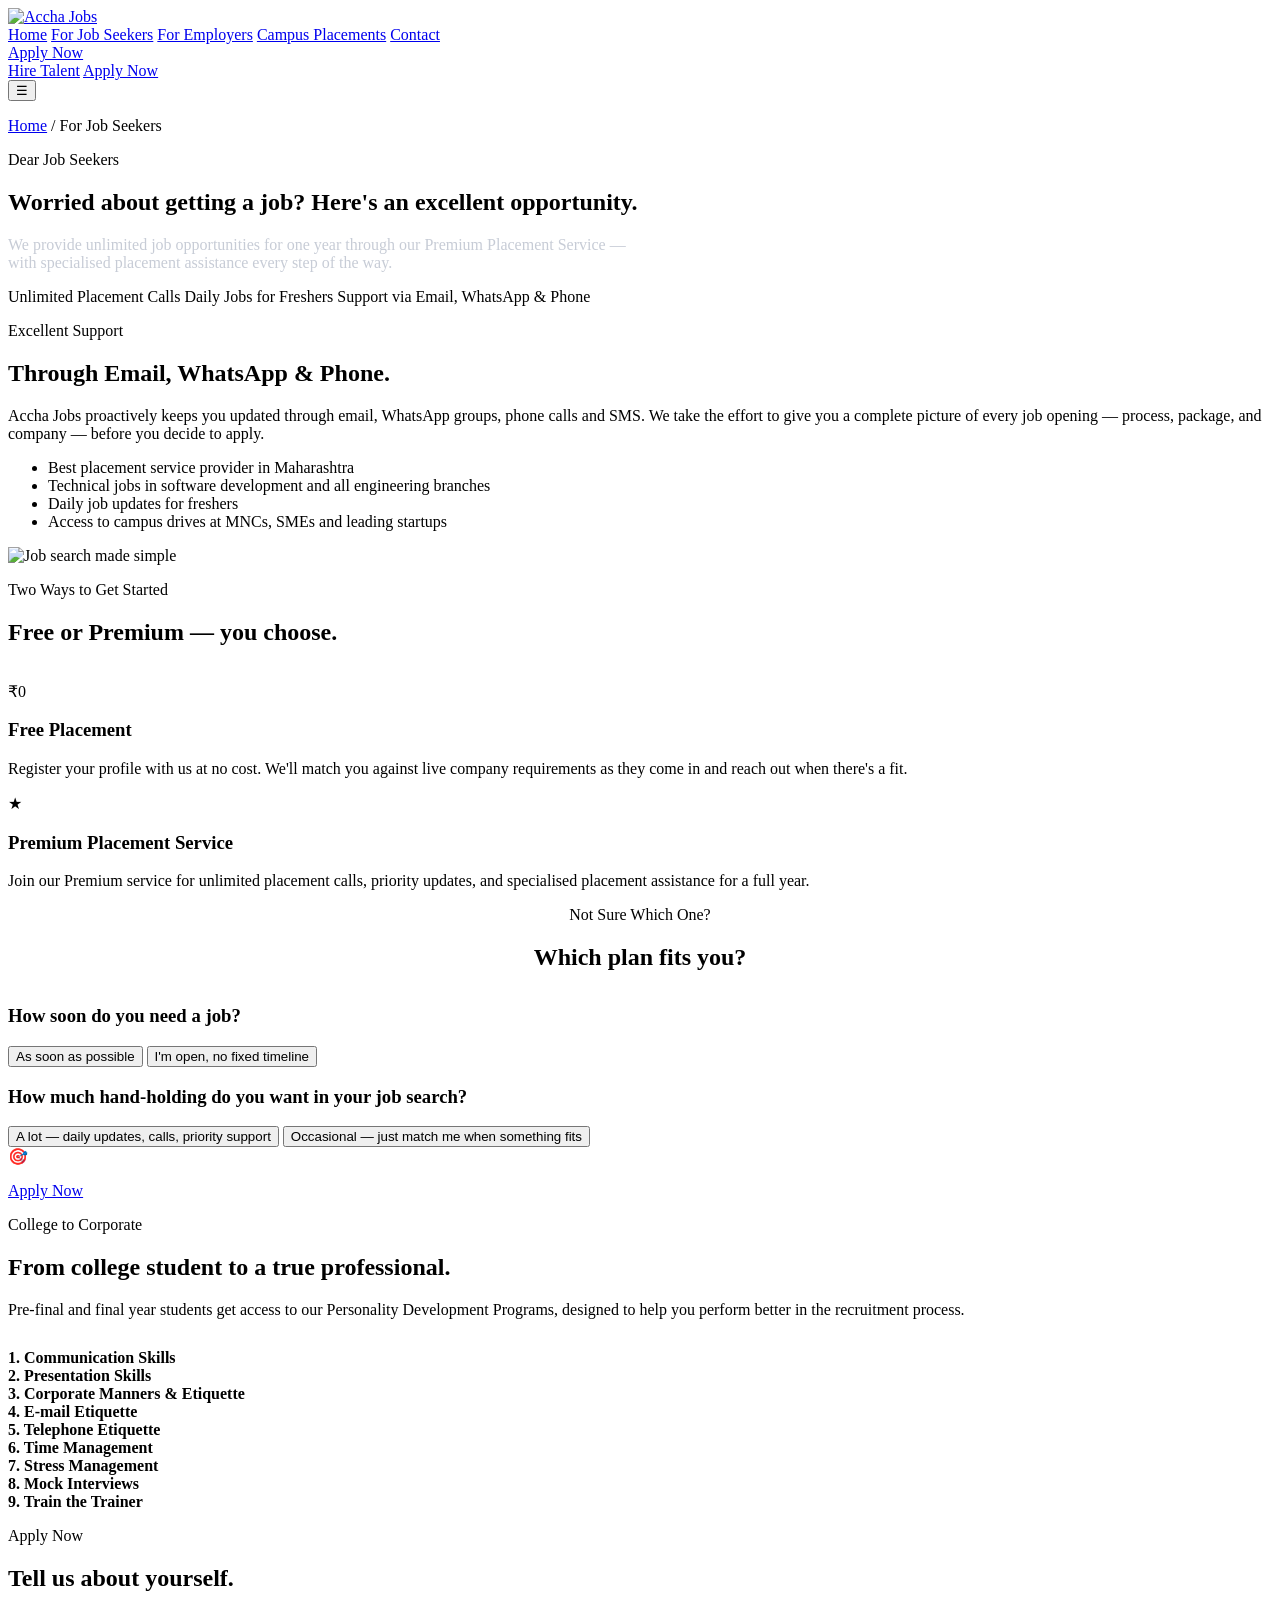
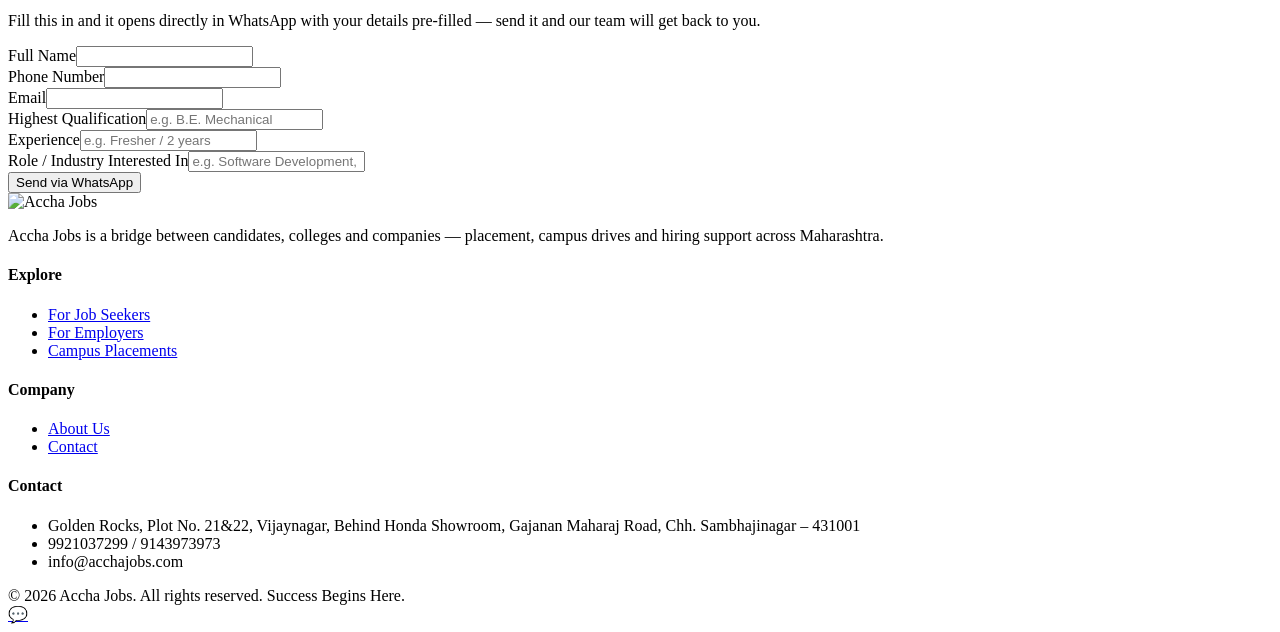
==== for-job-seekers.html @ 744367df "Add files via upload" ====
<!DOCTYPE html>
<html lang="en">
<head>
<meta charset="UTF-8">
<meta name="viewport" content="width=device-width, initial-scale=1.0">
<title>For Job Seekers — Accha Jobs</title>
<meta name="description" content="Free and premium placement support for job seekers — daily job updates, unlimited placement calls, and support through email, WhatsApp and phone.">
<link rel="icon" href="assets/img/logo.png">
<link rel="preconnect" href="https://fonts.googleapis.com">
<link href="https://fonts.googleapis.com/css2?family=Rubik:wght@500;600;700;800&family=IBM+Plex+Sans:wght@400;500;600&display=swap" rel="stylesheet">
<link rel="stylesheet" href="assets/css/style.css">
</head>
<body>

<header class="site-header">
  <div class="container nav">
    <a href="index.html" class="brand"><img src="assets/img/logo.png" alt="Accha Jobs"></a>
    <nav class="nav-links">
      <a href="index.html">Home</a>
      <a href="for-job-seekers.html" class="active">For Job Seekers</a>
      <a href="for-employers.html">For Employers</a>
      <a href="campus-placements.html">Campus Placements</a>
      <a href="contact.html">Contact</a>
      <div class="nav-cta-mobile">
        <a href="#apply" class="btn btn--primary btn--block">Apply Now</a>
      </div>
    </nav>
    <div class="nav-cta">
      <a href="for-employers.html" class="btn btn--dark-outline">Hire Talent</a>
      <a href="#apply" class="btn btn--primary">Apply Now</a>
    </div>
    <button class="nav-toggle" aria-label="Menu">☰</button>
  </div>
</header>

<section class="page-hero">
  <div class="container">
    <p class="breadcrumb"><a href="index.html">Home</a> / For Job Seekers</p>
    <p class="kicker">Dear Job Seekers</p>
    <h1 class="h2" style="max-width:760px;">Worried about getting a job? Here's an excellent opportunity.</h1>
    <p class="lead" style="color:#C7CCD6;max-width:640px;">We provide unlimited job opportunities for one year through our Premium Placement Service — with specialised placement assistance every step of the way.</p>
    <div class="badge-row">
      <span class="badge">Unlimited Placement Calls</span>
      <span class="badge">Daily Jobs for Freshers</span>
      <span class="badge">Support via Email, WhatsApp &amp; Phone</span>
    </div>
  </div>
</section>

<section class="section">
  <div class="container split">
    <div>
      <p class="kicker">Excellent Support</p>
      <h2 class="h2">Through Email, WhatsApp &amp; Phone.</h2>
      <p class="lead">Accha Jobs proactively keeps you updated through email, WhatsApp groups, phone calls and SMS. We take the effort to give you a complete picture of every job opening — process, package, and company — before you decide to apply.</p>
      <ul class="check-list">
        <li>Best placement service provider in Maharashtra</li>
        <li>Technical jobs in software development and all engineering branches</li>
        <li>Daily job updates for freshers</li>
        <li>Access to campus drives at MNCs, SMEs and leading startups</li>
      </ul>
    </div>
    <div class="split-photo">
      <img src="assets/img/job-search.jpg" alt="Job search made simple">
    </div>
  </div>
</section>

<section class="section section--alt">
  <div class="container">
    <p class="kicker">Two Ways to Get Started</p>
    <h2 class="h2" style="margin-bottom:36px;">Free or Premium — you choose.</h2>
    <div class="grid grid--2">
      <div class="card">
        <div class="icon-badge">₹0</div>
        <h3 class="h3">Free Placement</h3>
        <p>Register your profile with us at no cost. We'll match you against live company requirements as they come in and reach out when there's a fit.</p>
      </div>
      <div class="card">
        <div class="icon-badge">★</div>
        <h3 class="h3">Premium Placement Service</h3>
        <p>Join our Premium service for unlimited placement calls, priority updates, and specialised placement assistance for a full year.</p>
      </div>
    </div>
  </div>
</section>

<section class="section">
  <div class="container">
    <p class="kicker" style="text-align:center;display:block;">Not Sure Which One?</p>
    <h2 class="h2" style="text-align:center;margin-bottom:34px;">Which plan fits you?</h2>
    <div class="quiz">
      <div class="quiz-progress"><div class="quiz-progress-fill"></div></div>
      <div class="quiz-steps">
        <div class="quiz-step active" data-q="urgency">
          <h3>How soon do you need a job?</h3>
          <div class="quiz-options">
            <button type="button" class="quiz-option" data-value="asap">As soon as possible</button>
            <button type="button" class="quiz-option" data-value="flexible">I'm open, no fixed timeline</button>
          </div>
        </div>
        <div class="quiz-step" data-q="support">
          <h3>How much hand-holding do you want in your job search?</h3>
          <div class="quiz-options">
            <button type="button" class="quiz-option" data-value="lots">A lot — daily updates, calls, priority support</button>
            <button type="button" class="quiz-option" data-value="some">Occasional — just match me when something fits</button>
          </div>
        </div>
      </div>
      <div class="quiz-result">
        <div class="quiz-result-icon">🎯</div>
        <div class="quiz-result-title"></div>
        <p class="quiz-result-body"></p>
        <a href="#apply" class="btn btn--primary">Apply Now</a>
      </div>
    </div>
  </div>
</section>

<section class="section section--alt">
  <div class="container">
    <p class="kicker">College to Corporate</p>
    <h2 class="h2">From college student to a true professional.</h2>
    <p class="lead">Pre-final and final year students get access to our Personality Development Programs, designed to help you perform better in the recruitment process.</p>
    <div class="grid grid--3" style="margin-top:30px;">
      <div class="card"><p style="margin:0;font-weight:600;">1. Communication Skills</p></div>
      <div class="card"><p style="margin:0;font-weight:600;">2. Presentation Skills</p></div>
      <div class="card"><p style="margin:0;font-weight:600;">3. Corporate Manners &amp; Etiquette</p></div>
      <div class="card"><p style="margin:0;font-weight:600;">4. E-mail Etiquette</p></div>
      <div class="card"><p style="margin:0;font-weight:600;">5. Telephone Etiquette</p></div>
      <div class="card"><p style="margin:0;font-weight:600;">6. Time Management</p></div>
      <div class="card"><p style="margin:0;font-weight:600;">7. Stress Management</p></div>
      <div class="card"><p style="margin:0;font-weight:600;">8. Mock Interviews</p></div>
      <div class="card"><p style="margin:0;font-weight:600;">9. Train the Trainer</p></div>
    </div>
  </div>
</section>

<section class="section section--dark" id="apply">
  <div class="container split">
    <div>
      <p class="kicker">Apply Now</p>
      <h2 class="h2">Tell us about yourself.</h2>
      <p class="lead">Fill this in and it opens directly in WhatsApp with your details pre-filled — send it and our team will get back to you.</p>
    </div>
    <div class="form-card">
      <form data-whatsapp="919921037299">
        <div class="form-row">
          <div class="field"><label>Full Name</label><input type="text" name="Name" required></div>
          <div class="field"><label>Phone Number</label><input type="tel" name="Phone" required></div>
        </div>
        <div class="field"><label>Email</label><input type="email" name="Email"></div>
        <div class="form-row">
          <div class="field"><label>Highest Qualification</label><input type="text" name="Qualification" placeholder="e.g. B.E. Mechanical"></div>
          <div class="field"><label>Experience</label><input type="text" name="Experience" placeholder="e.g. Fresher / 2 years"></div>
        </div>
        <div class="field"><label>Role / Industry Interested In</label><input type="text" name="Interest" placeholder="e.g. Software Development, Banking"></div>
        <button type="submit" class="btn btn--primary btn--block">Send via WhatsApp</button>
      </form>
    </div>
  </div>
</section>

<footer class="site-footer">
  <div class="container">
    <div class="footer-grid">
      <div class="footer-brand">
        <img src="assets/img/logo.png" alt="Accha Jobs">
        <p>Accha Jobs is a bridge between candidates, colleges and companies — placement, campus drives and hiring support across Maharashtra.</p>
      </div>
      <div>
        <h4>Explore</h4>
        <ul>
          <li><a href="for-job-seekers.html">For Job Seekers</a></li>
          <li><a href="for-employers.html">For Employers</a></li>
          <li><a href="campus-placements.html">Campus Placements</a></li>
        </ul>
      </div>
      <div>
        <h4>Company</h4>
        <ul>
          <li><a href="index.html">About Us</a></li>
          <li><a href="contact.html">Contact</a></li>
        </ul>
      </div>
      <div>
        <h4>Contact</h4>
        <ul>
          <li>Golden Rocks, Plot No. 21&amp;22, Vijaynagar, Behind Honda Showroom, Gajanan Maharaj Road, Chh. Sambhajinagar – 431001</li>
          <li>9921037299 / 9143973973</li>
          <li>info@acchajobs.com</li>
        </ul>
      </div>
    </div>
    <div class="footer-bottom">
      <span>© 2026 Accha Jobs. All rights reserved.</span>
      <span>Success Begins Here.</span>
    </div>
  </div>
</footer>

<a class="wa-float" href="https://wa.me/919921037299" target="_blank" aria-label="Chat on WhatsApp">💬</a>
<script src="assets/js/main.js"></script>
</body>
</html>
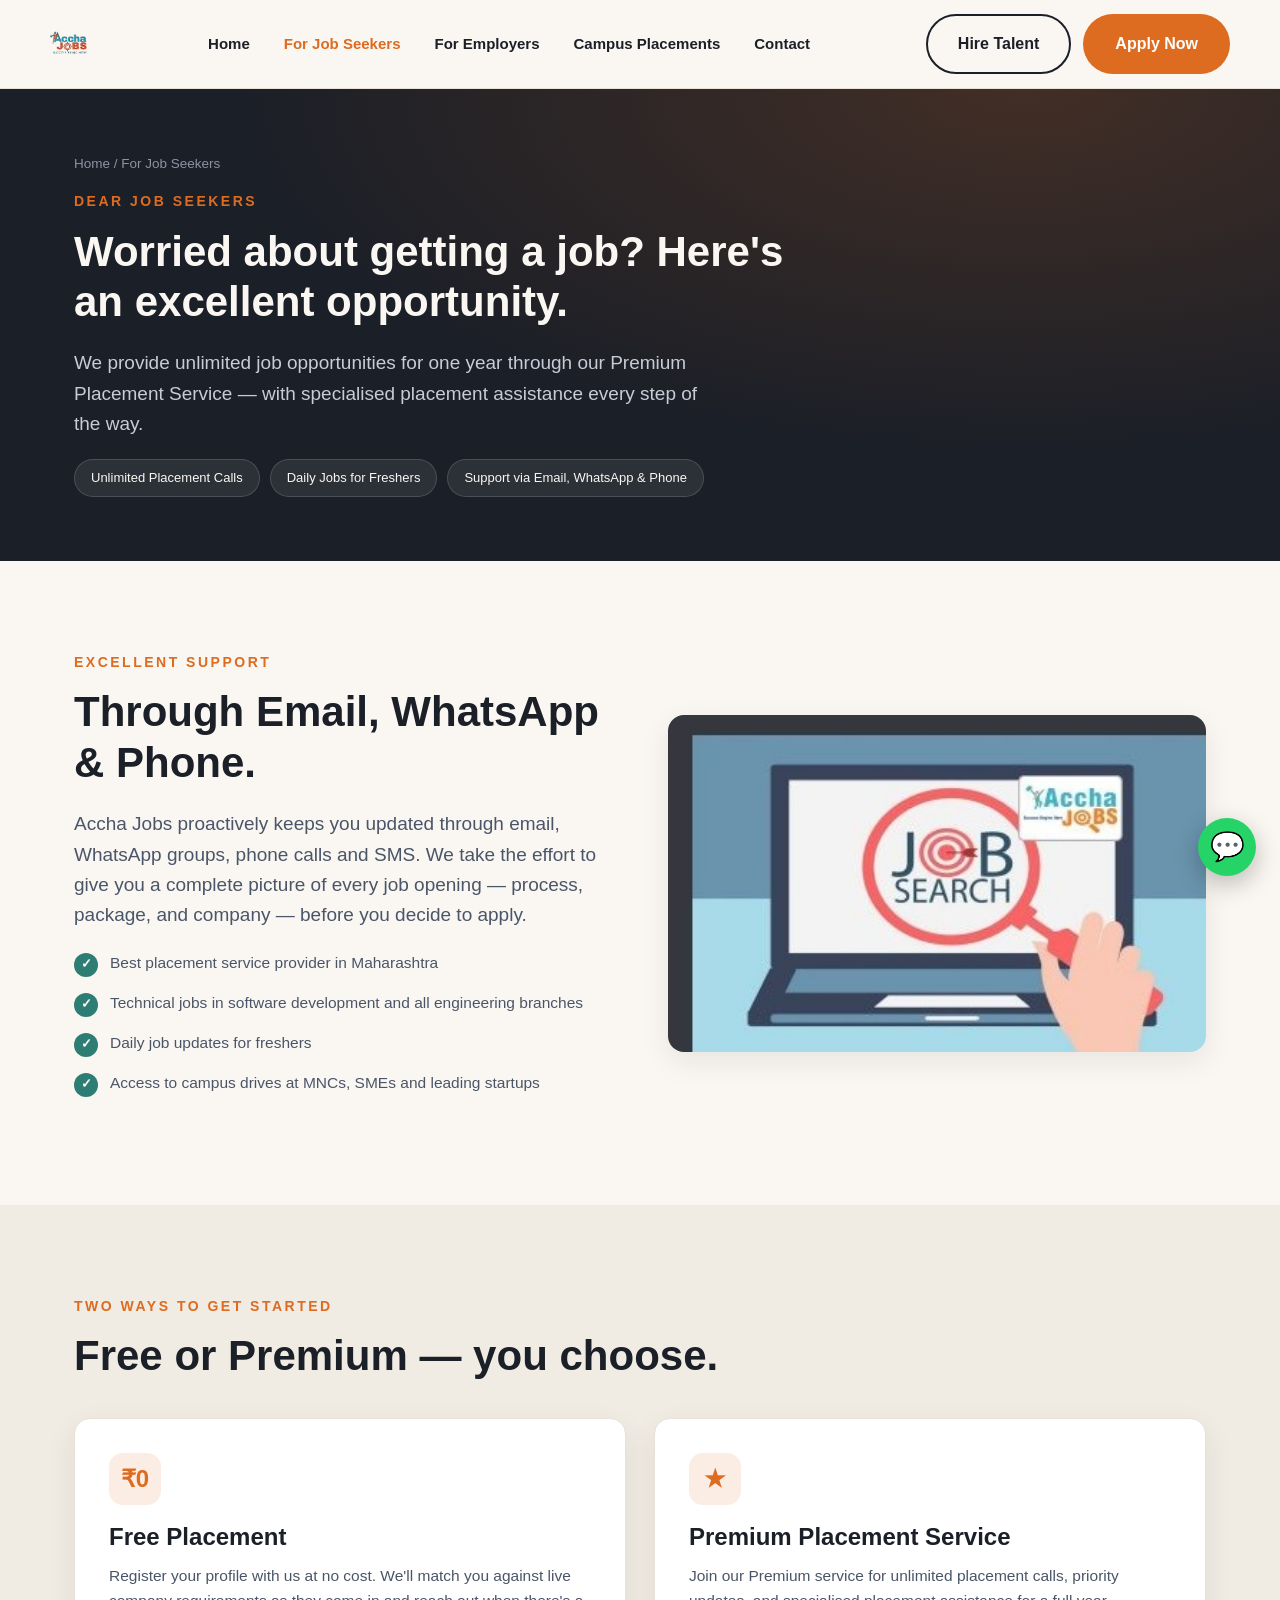
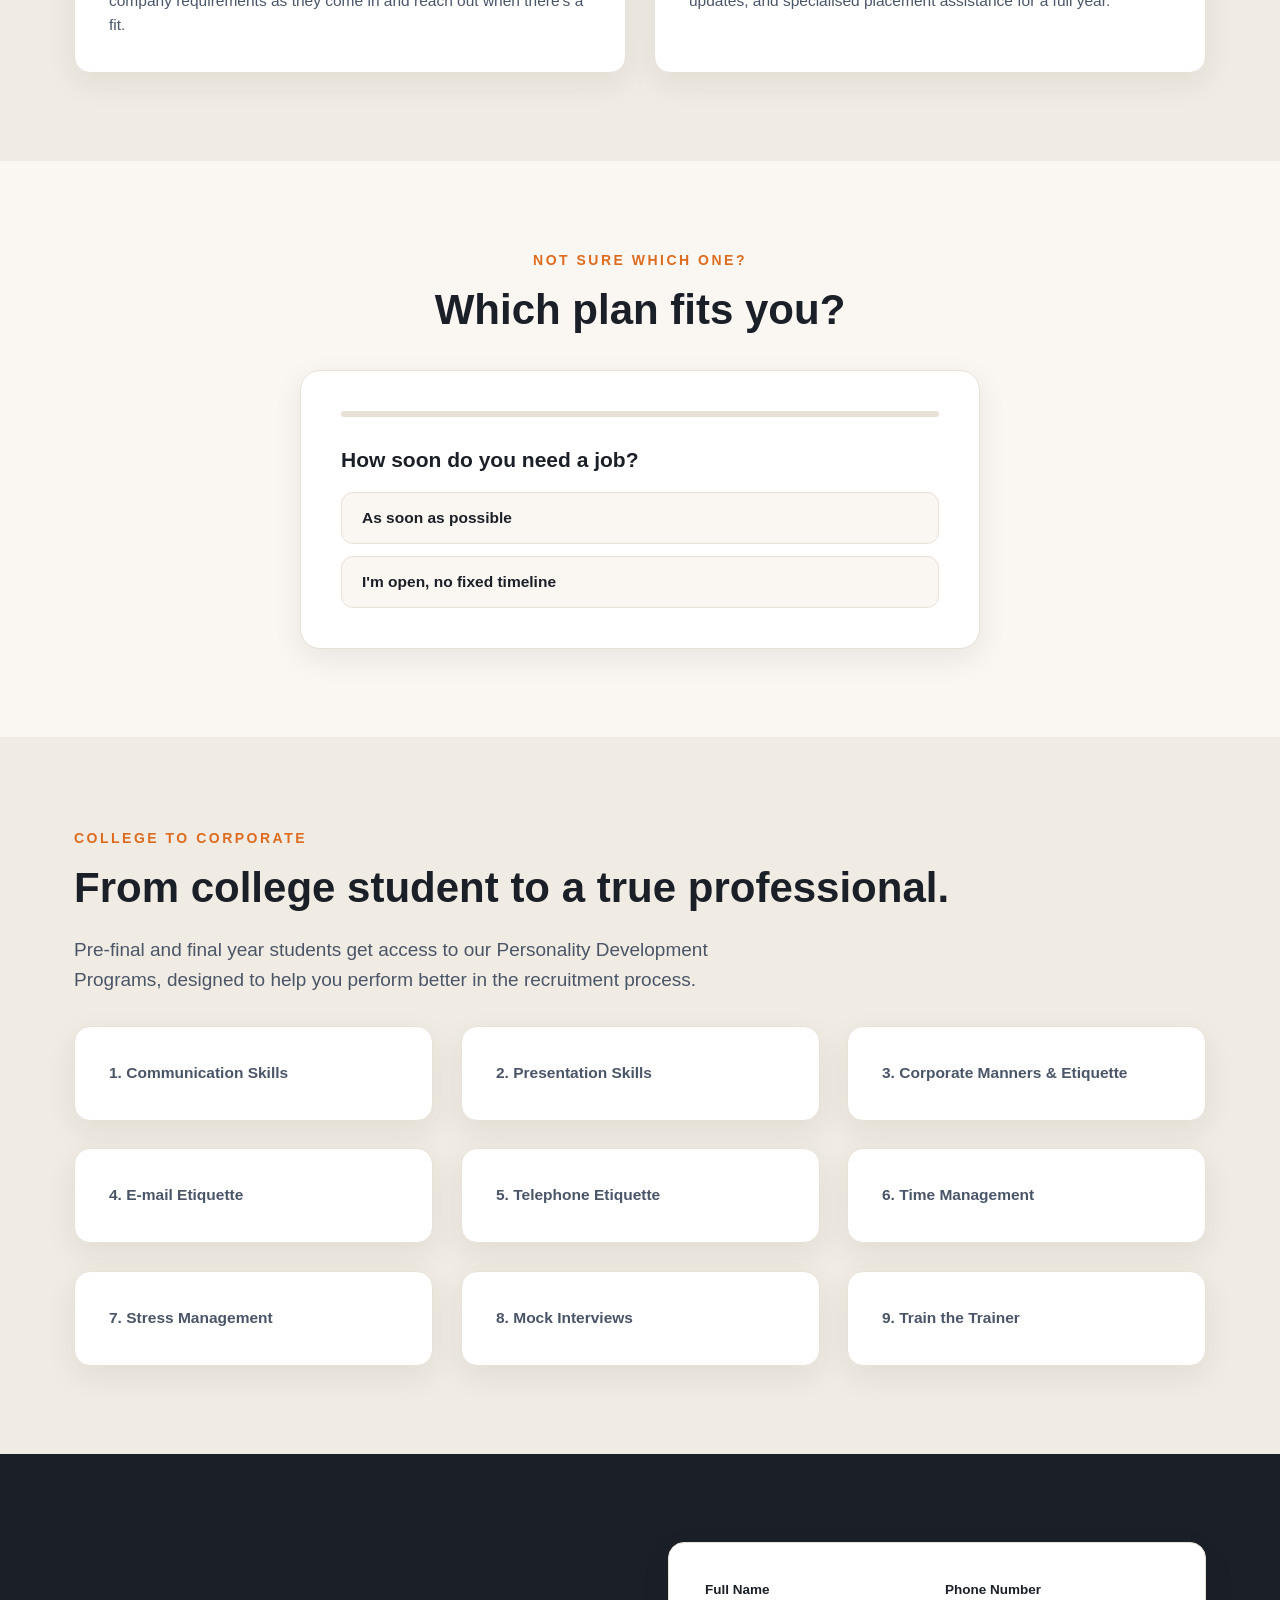
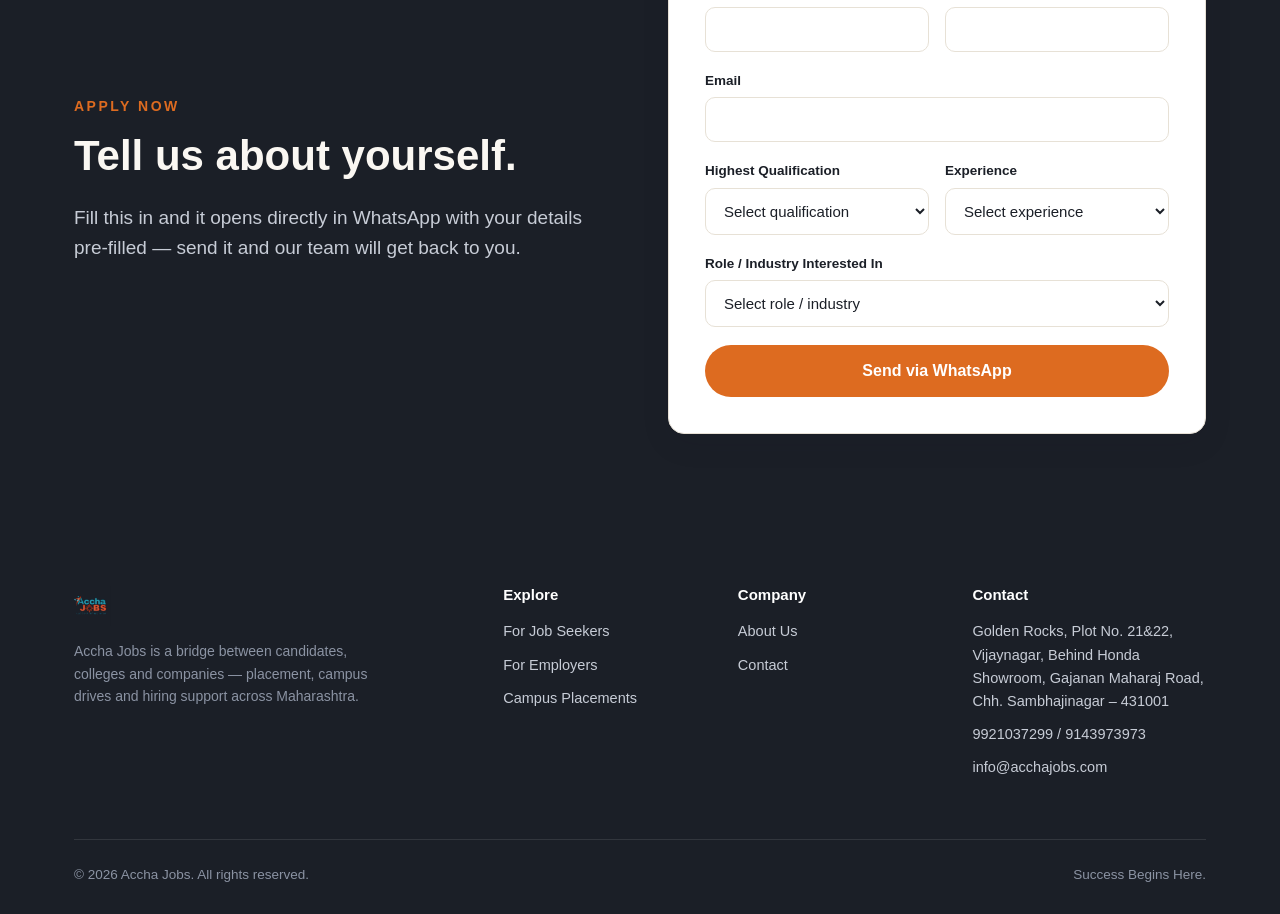
==== commit 6e42d0f9: "gimini" ====
--- a/for-job-seekers.html
+++ b/for-job-seekers.html
@@ -151,10 +151,49 @@
         </div>
         <div class="field"><label>Email</label><input type="email" name="Email"></div>
         <div class="form-row">
-          <div class="field"><label>Highest Qualification</label><input type="text" name="Qualification" placeholder="e.g. B.E. Mechanical"></div>
-          <div class="field"><label>Experience</label><input type="text" name="Experience" placeholder="e.g. Fresher / 2 years"></div>
-        </div>
-        <div class="field"><label>Role / Industry Interested In</label><input type="text" name="Interest" placeholder="e.g. Software Development, Banking"></div>
+          <div class="field">
+            <label>Highest Qualification</label>
+            <select name="Qualification" required>
+              <option value="">Select qualification</option>
+              <option>10th / SSC</option>
+              <option>12th / HSC</option>
+              <option>ITI</option>
+              <option>Diploma</option>
+              <option>Graduate (B.A / B.Com / B.Sc)</option>
+              <option>B.E. / B.Tech</option>
+              <option>MBA</option>
+              <option>M.E. / M.Tech</option>
+              <option>Other Postgraduate</option>
+              <option>Other</option>
+            </select>
+          </div>
+          <div class="field">
+            <label>Experience</label>
+            <select name="Experience" required>
+              <option value="">Select experience</option>
+              <option>Fresher</option>
+              <option>Less than 1 year</option>
+              <option>1 – 2 years</option>
+              <option>2 – 5 years</option>
+              <option>5 – 10 years</option>
+              <option>10+ years</option>
+            </select>
+          </div>
+        </div>
+        <div class="field">
+          <label>Role / Industry Interested In</label>
+          <select name="Interest" required>
+            <option value="">Select role / industry</option>
+            <option>Software Development / IT</option>
+            <option>Banking &amp; NBFC</option>
+            <option>Corporate &amp; Technical Support</option>
+            <option>Industrial &amp; Manufacturing</option>
+            <option>Institutional &amp; Government</option>
+            <option>Retail &amp; Sales</option>
+            <option>Work From Home Roles</option>
+            <option>Other</option>
+          </select>
+        </div>
         <button type="submit" class="btn btn--primary btn--block">Send via WhatsApp</button>
       </form>
     </div>
--- a/assets/css/style.css
+++ b/assets/css/style.css
@@ -0,0 +1,403 @@
+:root{
+  --dark:#1B1F27;
+  --dark-soft:#2A2F3A;
+  --light:#FAF7F2;
+  --white:#FFFFFF;
+  --orange:#DD6B20;
+  --orange-dark:#C25A16;
+  --teal:#2E7D74;
+  --teal-dark:#256963;
+  --gray:#4A5568;
+  --gray-light:#8B93A3;
+  --border:#E7E1D6;
+  --radius:16px;
+  --shadow:0 10px 30px rgba(27,31,39,0.08);
+  --shadow-lg:0 20px 50px rgba(27,31,39,0.16);
+}
+
+*{box-sizing:border-box;}
+html{scroll-behavior:smooth;}
+body{
+  margin:0;
+  font-family:'IBM Plex Sans', Arial, sans-serif;
+  color:var(--dark);
+  background:var(--light);
+  line-height:1.6;
+}
+h1,h2,h3,h4{
+  font-family:'Rubik', Arial, sans-serif;
+  margin:0 0 .5em;
+  line-height:1.2;
+}
+p{margin:0 0 1em;}
+a{color:inherit;text-decoration:none;}
+img{max-width:100%;display:block;}
+.container{max-width:1180px;margin:0 auto;padding:0 24px;}
+.section{padding:88px 0;}
+.section--tight{padding:56px 0;}
+.section--dark{background:var(--dark);color:var(--light);}
+.section--alt{background:#F1ECE3;}
+
+.kicker{
+  display:inline-block;
+  font-size:14px;
+  font-weight:600;
+  letter-spacing:2.5px;
+  text-transform:uppercase;
+  color:var(--orange);
+  margin-bottom:14px;
+}
+.section--dark .kicker{color:var(--orange);}
+
+.h2{font-size:clamp(28px,4vw,42px);font-weight:700;}
+.h3{font-size:24px;font-weight:600;}
+.lead{font-size:19px;color:var(--gray);max-width:640px;}
+.section--dark .lead{color:#C7CCD6;}
+
+/* Buttons */
+.btn{
+  display:inline-flex;align-items:center;justify-content:center;gap:8px;
+  padding:15px 30px;border-radius:100px;font-weight:600;font-size:16px;
+  cursor:pointer;border:2px solid transparent;transition:all .2s ease;
+  white-space:nowrap;
+}
+.btn--primary{background:var(--orange);color:#fff;}
+.btn--primary:hover{background:var(--orange-dark);transform:translateY(-2px);}
+.btn--outline{border-color:var(--white);color:var(--white);}
+.btn--outline:hover{background:var(--white);color:var(--dark);}
+.btn--dark-outline{border-color:var(--dark);color:var(--dark);}
+.btn--dark-outline:hover{background:var(--dark);color:#fff;}
+.btn--teal{background:var(--teal);color:#fff;}
+.btn--teal:hover{background:var(--teal-dark);}
+.btn--block{width:100%;}
+.btn-row{display:flex;gap:16px;flex-wrap:wrap;}
+
+/* Header */
+.site-header{
+  position:sticky;top:0;z-index:100;
+  background:rgba(250,247,242,0.92);
+  backdrop-filter:blur(10px);
+  border-bottom:1px solid var(--border);
+}
+.nav{display:flex;align-items:center;justify-content:space-between;padding:14px 0;}
+.brand{display:flex;align-items:center;gap:10px;}
+.brand img{height:46px;width:auto;}
+.nav-links{display:flex;align-items:center;gap:34px;}
+.nav-links a{font-weight:600;font-size:15px;color:var(--dark);position:relative;padding:6px 0;}
+.nav-links a:hover, .nav-links a.active{color:var(--orange);}
+.nav-cta{display:flex;gap:12px;align-items:center;}
+.nav-toggle{display:none;background:none;border:none;font-size:26px;cursor:pointer;color:var(--dark);}
+.nav-cta-mobile{display:none;}
+
+@media (max-width:900px){
+  .nav-links{
+    position:fixed;top:74px;left:0;right:0;bottom:0;
+    background:var(--light);flex-direction:column;align-items:flex-start;
+    padding:30px 24px;gap:22px;transform:translateX(100%);
+    transition:transform .25s ease;overflow-y:auto;
+  }
+  .nav-links.open{transform:translateX(0);}
+  .nav-links a{font-size:20px;}
+  .nav-cta{display:none;}
+  .nav-links .nav-cta-mobile{display:flex;flex-direction:column;gap:12px;width:100%;margin-top:12px;}
+  .nav-toggle{display:block;}
+}
+
+/* Hero */
+.hero{
+  position:relative;overflow:hidden;
+  background:var(--dark);color:var(--light);
+  padding:90px 0 100px;
+}
+.hero::after{
+  content:"";position:absolute;inset:0;
+  background:radial-gradient(ellipse at 75% 20%, rgba(221,107,32,0.22), transparent 55%),
+             radial-gradient(ellipse at 15% 85%, rgba(46,125,116,0.25), transparent 50%);
+  pointer-events:none;
+}
+.hero-grid{
+  position:relative;z-index:1;
+  display:grid;grid-template-columns:1.1fr .9fr;gap:56px;align-items:center;
+}
+@media (max-width:900px){.hero-grid{grid-template-columns:1fr;}}
+.hero h1{font-size:clamp(34px,5vw,58px);font-weight:800;}
+.hero .accent{color:var(--orange);}
+.hero-photo{
+  border-radius:24px;overflow:hidden;box-shadow:var(--shadow-lg);
+  position:relative;aspect-ratio:4/5;
+}
+.hero-photo img{width:100%;height:100%;object-fit:cover;}
+.stat-strip{
+  display:flex;gap:40px;margin-top:44px;flex-wrap:wrap;
+}
+.stat-strip .stat-num{font-family:'Rubik';font-weight:800;font-size:34px;color:var(--orange);}
+.stat-strip .stat-label{font-size:14px;color:var(--gray-light);text-transform:uppercase;letter-spacing:1px;}
+
+/* Cards */
+.grid{display:grid;gap:28px;}
+.grid--3{grid-template-columns:repeat(3,1fr);}
+.grid--2{grid-template-columns:repeat(2,1fr);}
+@media (max-width:900px){.grid--3,.grid--2{grid-template-columns:1fr;}}
+
+.card{
+  background:var(--white);border-radius:var(--radius);
+  padding:34px;box-shadow:var(--shadow);border:1px solid var(--border);
+  transition:transform .2s ease, box-shadow .2s ease;
+}
+.card:hover{transform:translateY(-4px);box-shadow:var(--shadow-lg);}
+.card .icon-badge{
+  width:52px;height:52px;border-radius:14px;
+  display:flex;align-items:center;justify-content:center;
+  background:rgba(221,107,32,0.12);color:var(--orange);
+  font-size:24px;font-weight:800;margin-bottom:18px;
+}
+.card p{color:var(--gray);font-size:15.5px;margin-bottom:0;}
+
+.card--flush{padding:0;overflow:hidden;}
+.card--flush img{height:220px;width:100%;object-fit:cover;}
+.card--flush .card-body{padding:26px;}
+
+/* Split section */
+.split{display:grid;grid-template-columns:1fr 1fr;gap:56px;align-items:center;}
+@media (max-width:900px){.split{grid-template-columns:1fr;}}
+.split-photo{border-radius:var(--radius);overflow:hidden;box-shadow:var(--shadow);}
+.split-photo img{width:100%;object-fit:cover;}
+.check-list{list-style:none;padding:0;margin:20px 0;}
+.check-list li{
+  display:flex;gap:12px;align-items:flex-start;margin-bottom:14px;font-size:15.5px;color:var(--gray);
+}
+.check-list li::before{
+  content:"✓";flex:none;width:24px;height:24px;border-radius:50%;
+  background:var(--teal);color:#fff;font-size:13px;font-weight:700;
+  display:flex;align-items:center;justify-content:center;margin-top:2px;
+}
+
+/* Process steps */
+.steps{display:grid;grid-template-columns:repeat(5,1fr);gap:18px;}
+@media (max-width:900px){.steps{grid-template-columns:repeat(2,1fr);}}
+.step{background:var(--white);border-radius:14px;padding:26px 20px;border:1px solid var(--border);}
+.step .step-num{font-family:'Rubik';font-weight:800;font-size:32px;color:var(--orange);}
+.step h4{font-size:16px;margin:10px 0 6px;}
+.step p{font-size:13.5px;color:var(--gray);margin:0;}
+
+/* Trust metrics bar */
+.trust-bar{
+  display:flex;flex-wrap:wrap;justify-content:center;gap:0;
+  background:var(--white);border:1px solid var(--border);border-radius:var(--radius);
+  box-shadow:var(--shadow);overflow:hidden;
+}
+.trust-bar .trust-item{
+  flex:1;min-width:180px;text-align:center;padding:30px 20px;
+  border-right:1px solid var(--border);
+}
+.trust-bar .trust-item:last-child{border-right:none;}
+.trust-bar .trust-num{font-family:'Rubik';font-weight:800;font-size:32px;color:var(--orange);}
+.trust-bar .trust-label{font-size:13.5px;color:var(--gray);text-transform:uppercase;letter-spacing:.6px;margin-top:4px;}
+@media (max-width:700px){
+  .trust-bar{flex-direction:column;}
+  .trust-bar .trust-item{border-right:none;border-bottom:1px solid var(--border);}
+  .trust-bar .trust-item:last-child{border-bottom:none;}
+}
+
+/* Testimonials */
+.testimonial-grid{display:grid;grid-template-columns:repeat(3,1fr);gap:26px;}
+@media (max-width:900px){.testimonial-grid{grid-template-columns:1fr;}}
+.testimonial-card{
+  background:var(--white);border:1px solid var(--border);border-radius:var(--radius);
+  padding:30px;box-shadow:var(--shadow);display:flex;flex-direction:column;
+}
+.testimonial-stars{color:var(--orange);font-size:15px;margin-bottom:14px;letter-spacing:2px;}
+.testimonial-quote{color:var(--gray);font-size:15px;flex:1;margin:0 0 20px;font-style:italic;}
+.testimonial-foot{display:flex;align-items:center;gap:12px;}
+.testimonial-avatar{
+  width:44px;height:44px;border-radius:50%;flex:none;
+  display:flex;align-items:center;justify-content:center;
+  background:rgba(46,125,116,0.12);color:var(--teal);
+  font-family:'Rubik';font-weight:700;font-size:16px;
+}
+.testimonial-name{font-weight:700;font-size:14.5px;}
+.testimonial-meta{font-size:13px;color:var(--gray-light);}
+
+/* Recent openings preview */
+.openings-grid{display:grid;grid-template-columns:repeat(3,1fr);gap:22px;}
+@media (max-width:900px){.openings-grid{grid-template-columns:1fr;}}
+.opening-card{
+  background:var(--white);border:1px solid var(--border);border-radius:14px;
+  padding:24px;box-shadow:var(--shadow);position:relative;
+}
+.opening-badge{
+  position:absolute;top:20px;right:20px;background:rgba(221,107,32,0.12);
+  color:var(--orange);font-size:11px;font-weight:700;text-transform:uppercase;
+  letter-spacing:.5px;padding:4px 10px;border-radius:100px;
+}
+.opening-role{font-weight:700;font-size:16.5px;margin:0 0 6px;padding-right:70px;}
+.opening-loc{font-size:13.5px;color:var(--gray-light);margin-bottom:14px;}
+.opening-tags{display:flex;flex-wrap:wrap;gap:8px;}
+.opening-tag{
+  font-size:12px;font-weight:600;color:var(--teal);background:rgba(46,125,116,0.1);
+  padding:5px 11px;border-radius:100px;
+}
+
+/* Logo strip */
+.logo-strip{display:flex;flex-wrap:wrap;gap:14px;align-items:center;justify-content:center;}
+.logo-pill{
+  background:var(--white);border:1px solid var(--border);border-radius:100px;
+  padding:10px 22px;font-weight:600;font-size:14px;color:var(--gray);
+}
+
+/* CTA banner */
+.cta-banner{
+  background:linear-gradient(120deg,var(--teal),var(--teal-dark));
+  border-radius:24px;padding:56px;color:#fff;
+  display:flex;justify-content:space-between;align-items:center;gap:30px;flex-wrap:wrap;
+}
+.cta-banner h2{font-size:28px;}
+.cta-banner p{color:rgba(255,255,255,0.85);margin-bottom:0;}
+
+/* Form */
+.form-card{background:var(--white);border-radius:var(--radius);padding:36px;box-shadow:var(--shadow);border:1px solid var(--border);}
+.form-row{display:grid;grid-template-columns:1fr 1fr;gap:16px;}
+@media (max-width:640px){.form-row{grid-template-columns:1fr;}}
+.field{margin-bottom:18px;}
+.field label{display:block;font-size:13.5px;font-weight:600;margin-bottom:6px;color:var(--dark);}
+.field input, .field select, .field textarea{
+  width:100%;padding:13px 14px;border-radius:10px;border:1.5px solid var(--border);
+  font-family:inherit;font-size:15px;background:#fff;color:var(--dark);
+}
+.field input:focus, .field select:focus, .field textarea:focus{outline:none;border-color:var(--orange);}
+.field textarea{resize:vertical;min-height:110px;}
+
+/* Contact info tiles */
+.contact-tile{background:var(--white);border-radius:16px;padding:28px;border:1px solid var(--border);}
+.contact-tile .icon-badge{background:rgba(46,125,116,0.12);color:var(--teal);}
+
+/* Footer */
+.site-footer{background:var(--dark);color:#C7CCD6;padding:64px 0 28px;}
+.footer-grid{display:grid;grid-template-columns:2fr 1fr 1fr 1.2fr;gap:40px;}
+@media (max-width:900px){.footer-grid{grid-template-columns:1fr 1fr;}}
+.footer-grid h4{color:#fff;font-size:15px;margin-bottom:16px;}
+.footer-grid ul{list-style:none;padding:0;margin:0;}
+.footer-grid li{margin-bottom:10px;font-size:14.5px;}
+.footer-grid a:hover{color:var(--orange);}
+.footer-bottom{
+  margin-top:50px;padding-top:24px;border-top:1px solid rgba(255,255,255,0.1);
+  display:flex;justify-content:space-between;flex-wrap:wrap;gap:10px;font-size:13.5px;color:var(--gray-light);
+}
+.footer-brand img{height:40px;margin-bottom:14px;}
+.footer-brand p{color:var(--gray-light);font-size:14px;max-width:320px;}
+
+/* Sticky WhatsApp button */
+.wa-float{
+  position:fixed;bottom:24px;right:24px;z-index:200;
+  width:58px;height:58px;border-radius:50%;
+  background:#25D366;display:flex;align-items:center;justify-content:center;
+  box-shadow:0 8px 24px rgba(0,0,0,0.25);
+  font-size:28px;color:#fff;
+}
+
+/* Page hero (inner pages) */
+.page-hero{
+  background:var(--dark);color:var(--light);padding:64px 0;position:relative;overflow:hidden;
+}
+.page-hero::after{
+  content:"";position:absolute;inset:0;
+  background:radial-gradient(ellipse at 80% 0%, rgba(221,107,32,0.2), transparent 55%);
+}
+.page-hero .container{position:relative;z-index:1;}
+.breadcrumb{font-size:13.5px;color:var(--gray-light);margin-bottom:14px;}
+.breadcrumb a:hover{color:var(--orange);}
+
+.badge-row{display:flex;gap:10px;flex-wrap:wrap;margin-top:18px;}
+.badge{background:rgba(255,255,255,0.08);border:1px solid rgba(255,255,255,0.15);padding:8px 16px;border-radius:100px;font-size:13px;}
+
+.two-col-text{columns:2;column-gap:40px;}
+@media (max-width:700px){.two-col-text{columns:1;}}
+
+/* ---------- Scroll progress bar ---------- */
+.scroll-progress{
+  position:fixed;top:0;left:0;height:3px;width:0%;z-index:300;
+  background:linear-gradient(90deg,var(--orange),var(--teal));
+  transition:width .08s linear;
+}
+
+/* ---------- Header shrink on scroll ---------- */
+.site-header{transition:box-shadow .25s ease, padding .25s ease;}
+.site-header.scrolled{box-shadow:0 4px 18px rgba(27,31,39,0.08);}
+.site-header.scrolled .brand img{height:38px;transition:height .25s ease;}
+.brand img{transition:height .25s ease;}
+
+/* ---------- Scroll reveal ---------- */
+.reveal{
+  opacity:0;transform:translateY(26px);
+  transition:opacity .6s ease, transform .6s ease;
+  will-change:opacity, transform;
+}
+.reveal.visible{opacity:1;transform:translateY(0);}
+
+/* ---------- FAQ accordion ---------- */
+.faq-list{max-width:820px;margin:0 auto;}
+.faq-item{
+  background:var(--white);border:1px solid var(--border);border-radius:14px;
+  margin-bottom:14px;overflow:hidden;
+}
+.faq-q{
+  display:flex;align-items:center;justify-content:space-between;gap:16px;
+  padding:20px 24px;cursor:pointer;font-weight:600;font-size:16px;color:var(--dark);
+  user-select:none;
+}
+.faq-q::after{
+  content:"+";flex:none;font-size:22px;font-weight:400;color:var(--orange);
+  transition:transform .25s ease;line-height:1;
+}
+.faq-item.open .faq-q::after{transform:rotate(45deg);}
+.faq-a{
+  max-height:0;overflow:hidden;
+  transition:max-height .3s ease, padding .3s ease;
+  padding:0 24px;color:var(--gray);font-size:15px;
+}
+.faq-item.open .faq-a{max-height:300px;padding:0 24px 22px;}
+
+/* ---------- Role ticker (marquee) ---------- */
+.ticker{
+  overflow:hidden;position:relative;
+  -webkit-mask-image:linear-gradient(90deg,transparent,#000 8%,#000 92%,transparent);
+  mask-image:linear-gradient(90deg,transparent,#000 8%,#000 92%,transparent);
+}
+.ticker-track{
+  display:flex;gap:14px;width:max-content;
+  animation:ticker-scroll 26s linear infinite;
+}
+.ticker:hover .ticker-track{animation-play-state:paused;}
+@keyframes ticker-scroll{
+  from{transform:translateX(0);}
+  to{transform:translateX(-50%);}
+}
+.ticker-pill{
+  flex:none;background:var(--white);border:1px solid var(--border);
+  border-radius:100px;padding:10px 22px;font-size:14px;font-weight:600;color:var(--gray);
+  white-space:nowrap;
+}
+
+/* ---------- Animated counters ---------- */
+.count-num{font-family:'Rubik';font-weight:800;color:var(--orange);}
+
+/* ---------- Quiz widget ---------- */
+.quiz{background:var(--white);border-radius:20px;padding:40px;box-shadow:var(--shadow);border:1px solid var(--border);max-width:680px;margin:0 auto;}
+.quiz-progress{height:6px;background:var(--border);border-radius:100px;overflow:hidden;margin-bottom:30px;}
+.quiz-progress-fill{height:100%;width:0%;background:linear-gradient(90deg,var(--orange),var(--teal));transition:width .3s ease;}
+.quiz-step{display:none;}
+.quiz-step.active{display:block;animation:quiz-fade .35s ease;}
+@keyframes quiz-fade{from{opacity:0;transform:translateY(8px);}to{opacity:1;transform:translateY(0);}}
+.quiz-step h3{font-size:21px;margin-bottom:20px;}
+.quiz-options{display:grid;gap:12px;}
+.quiz-option{
+  text-align:left;background:var(--light);border:1.5px solid var(--border);border-radius:12px;
+  padding:16px 20px;font-size:15.5px;font-weight:600;color:var(--dark);
+  cursor:pointer;transition:all .18s ease;
+}
+.quiz-option:hover{border-color:var(--orange);background:rgba(221,107,32,0.06);}
+.quiz-option.picked{border-color:var(--orange);background:rgba(221,107,32,0.12);color:var(--orange-dark);}
+.quiz-result{display:none;text-align:center;}
+.quiz-result-icon{font-size:44px;margin-bottom:12px;}
+.quiz-result-title{font-size:23px;font-weight:700;margin-bottom:12px;}
+.quiz-result-body{color:var(--gray);font-size:15.5px;margin-bottom:26px;}
